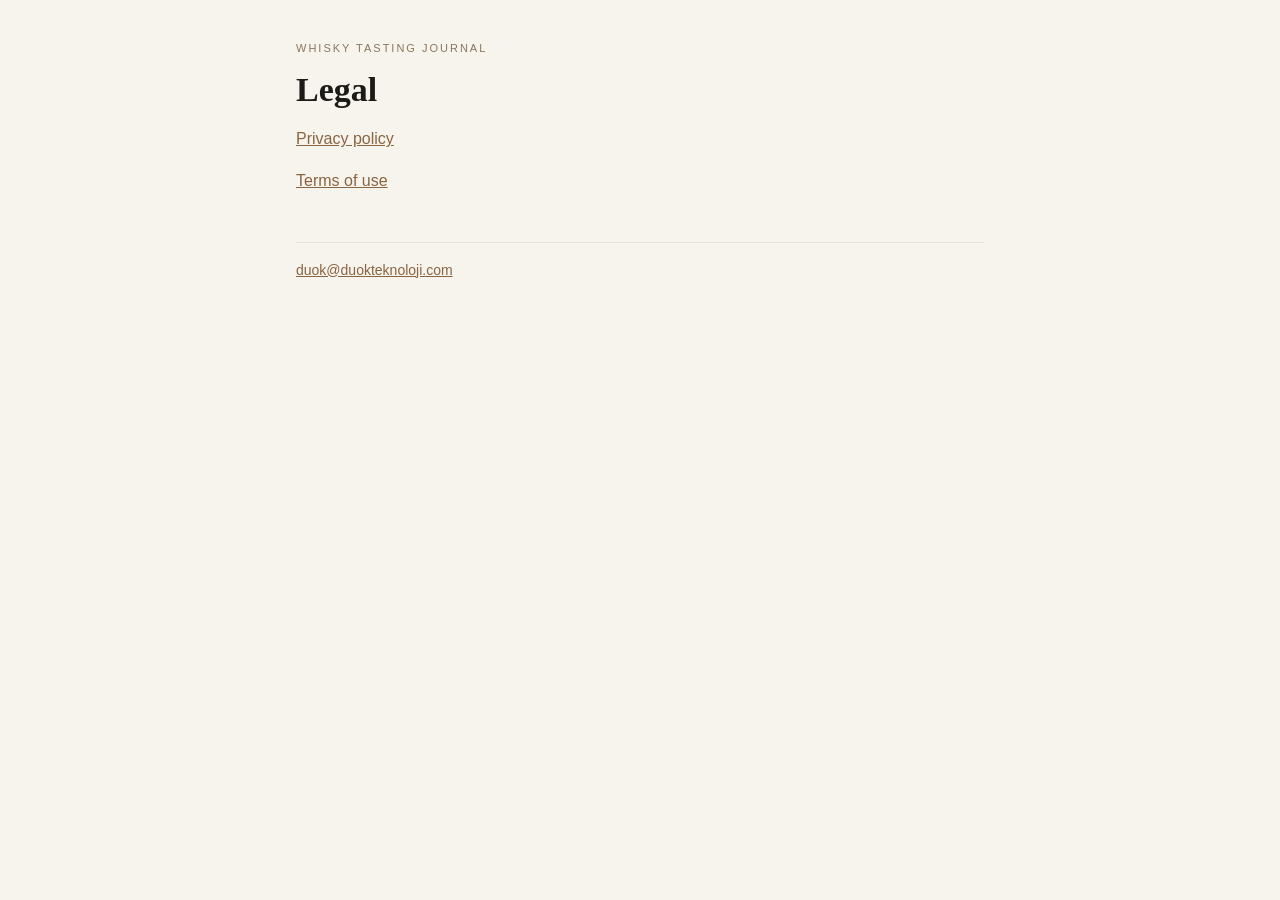
==== index.html @ 0a722b19 "Privacy policy and terms of use" ====
<!doctype html>
<html lang="en"><head><meta charset="utf-8"><meta name="viewport" content="width=device-width, initial-scale=1"><title>Legal</title><link rel="stylesheet" href="style.css"></head>
<body><main><p class="eyebrow">WHISKY TASTING JOURNAL</p><h1>Legal</h1>
<p><a href="privacy/">Privacy policy</a></p><p><a href="terms/">Terms of use</a></p>
<p class="footer"><a href="mailto:duok@duokteknoloji.com">duok@duokteknoloji.com</a></p></main></body></html>
---- style.css ----
:root {
  --bg: #F7F4EE;
  --surface: #FFFFFF;
  --text: #1D1B18;
  --muted: #5F5951;
  --faint: #77716A;
  --border: #E8E2D9;
  --accent: #8A633F;
  --eyebrow: #8B755C;
}

@media (prefers-color-scheme: dark) {
  :root {
    --bg: #171512;
    --surface: #211E1A;
    --text: #F2EEE7;
    --muted: #C9C1B5;
    --faint: #A39A8D;
    --border: #3A352E;
    --accent: #D5A76A;
    --eyebrow: #BFA07C;
  }
}

* { box-sizing: border-box; }

body {
  margin: 0;
  background: var(--bg);
  color: var(--text);
  font: 16px/1.6 -apple-system, BlinkMacSystemFont, "Helvetica Neue", Arial, sans-serif;
}

main {
  max-width: 720px;
  margin: 0 auto;
  padding: 40px 16px 64px;
}

.eyebrow {
  font-size: 11px;
  letter-spacing: 2px;
  color: var(--eyebrow);
  margin: 0 0 12px;
}

h1, h2 {
  font-family: Georgia, "Times New Roman", serif;
  font-weight: 600;
}

h1 { font-size: 34px; line-height: 1.2; margin: 0 0 8px; }
h2 { font-size: 22px; margin: 36px 0 8px; }

.meta, .footer { color: var(--faint); font-size: 14px; }
.footer { margin-top: 48px; border-top: 1px solid var(--border); padding-top: 16px; }

p, li { color: var(--muted); }
strong { color: var(--text); }
a { color: var(--accent); }

table {
  width: 100%;
  border-collapse: collapse;
  background: var(--surface);
  border: 1px solid var(--border);
  border-radius: 12px;
  overflow: hidden;
  display: block;
  overflow-x: auto;
  margin: 12px 0;
}

th, td {
  text-align: left;
  vertical-align: top;
  padding: 10px 12px;
  border-bottom: 1px solid var(--border);
  font-size: 15px;
  color: var(--muted);
}

th { color: var(--text); font-weight: 600; }
tr:last-child td { border-bottom: none; }
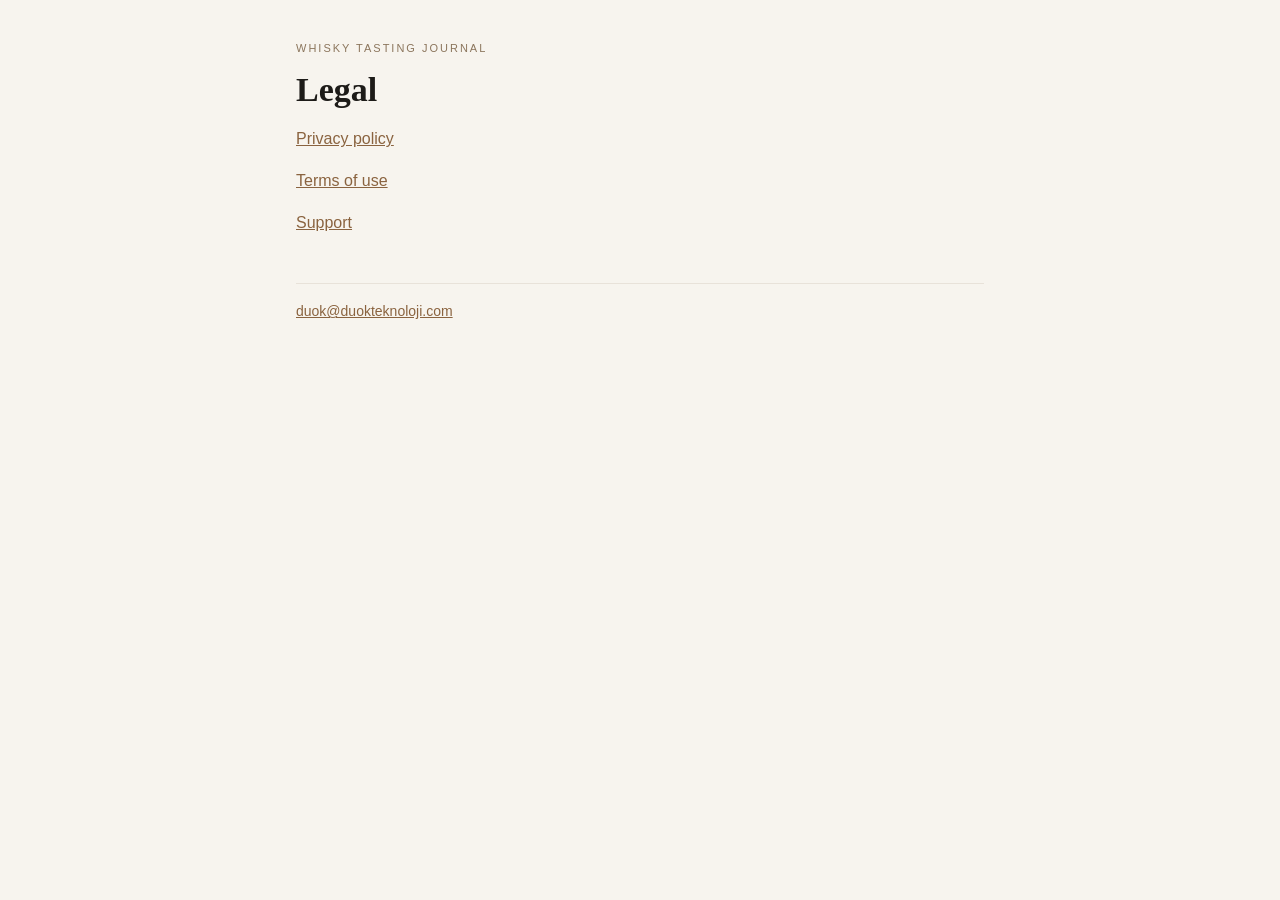
==== commit f69a7b19: "Add a support page" ====
--- a/index.html
+++ b/index.html
@@ -2,4 +2,5 @@
 <html lang="en"><head><meta charset="utf-8"><meta name="viewport" content="width=device-width, initial-scale=1"><title>Legal</title><link rel="stylesheet" href="style.css"></head>
 <body><main><p class="eyebrow">WHISKY TASTING JOURNAL</p><h1>Legal</h1>
 <p><a href="privacy/">Privacy policy</a></p><p><a href="terms/">Terms of use</a></p>
+<p><a href="support/">Support</a></p>
 <p class="footer"><a href="mailto:duok@duokteknoloji.com">duok@duokteknoloji.com</a></p></main></body></html>
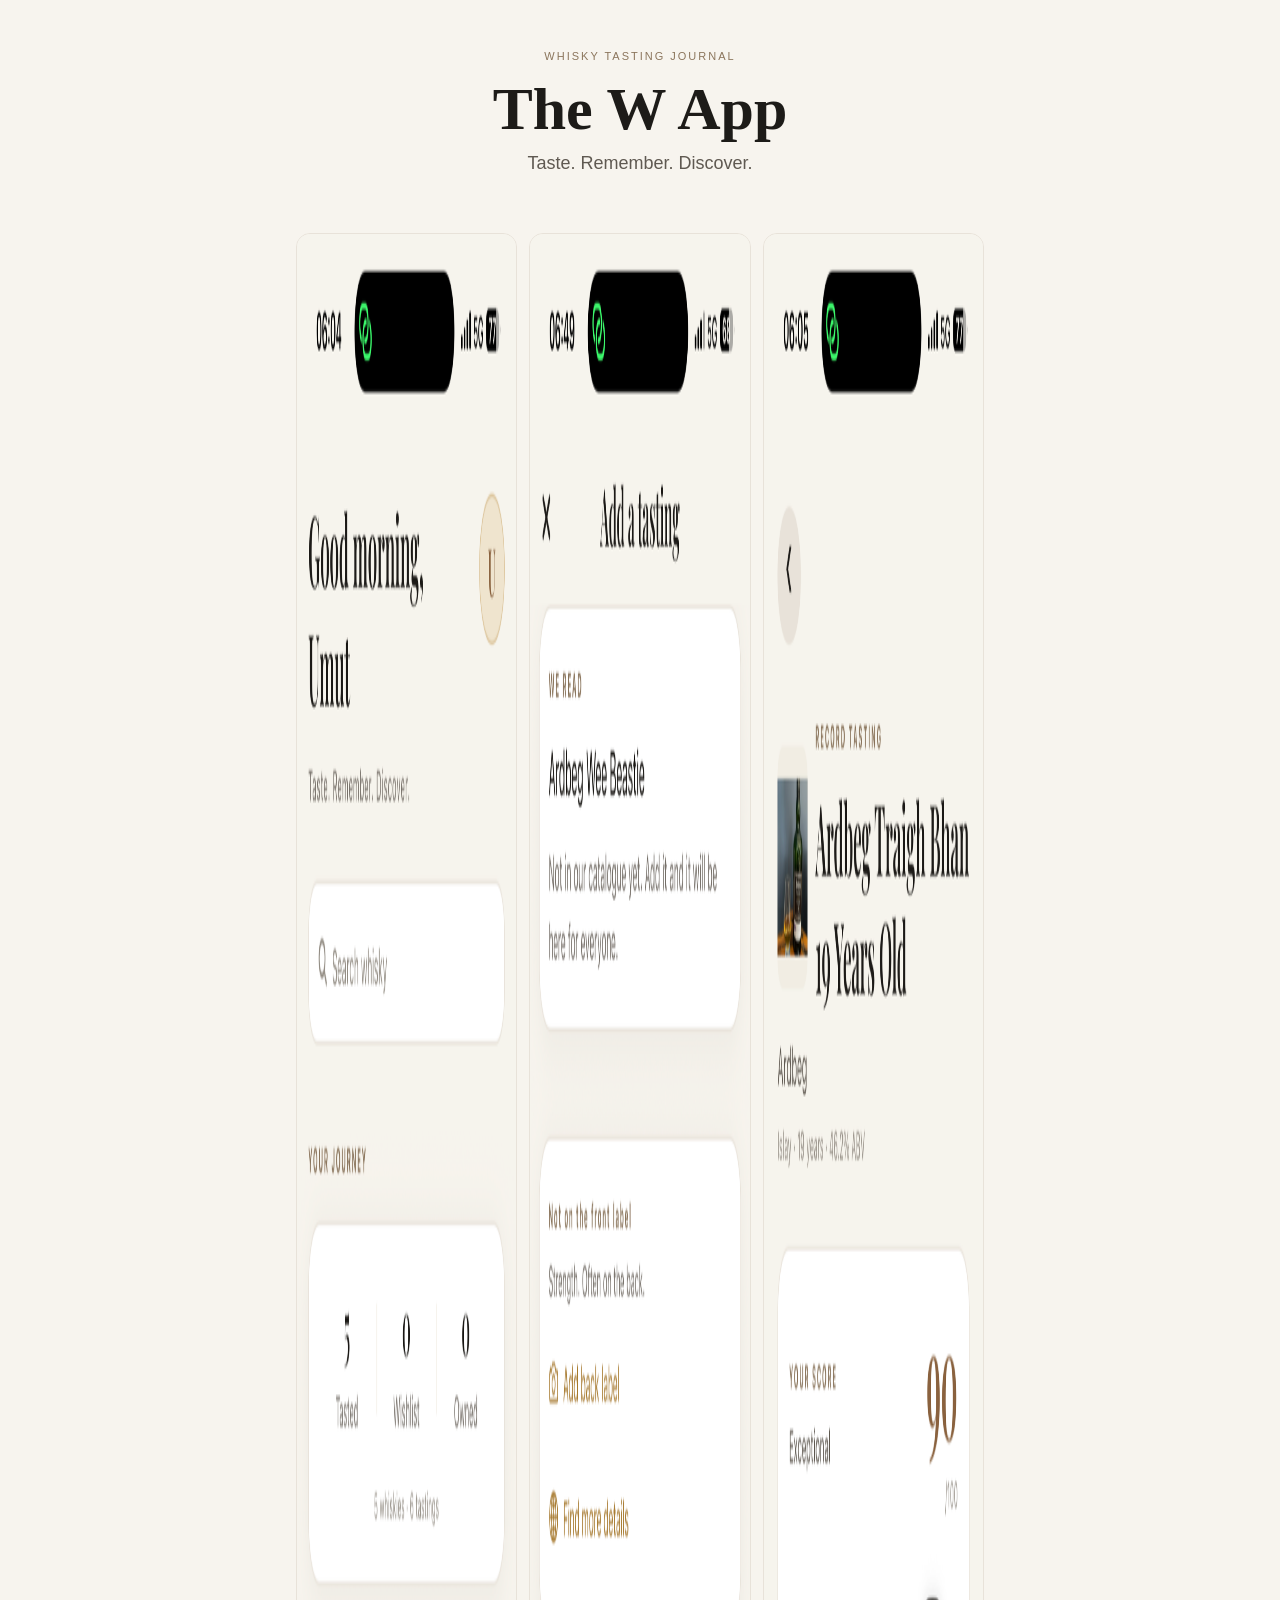
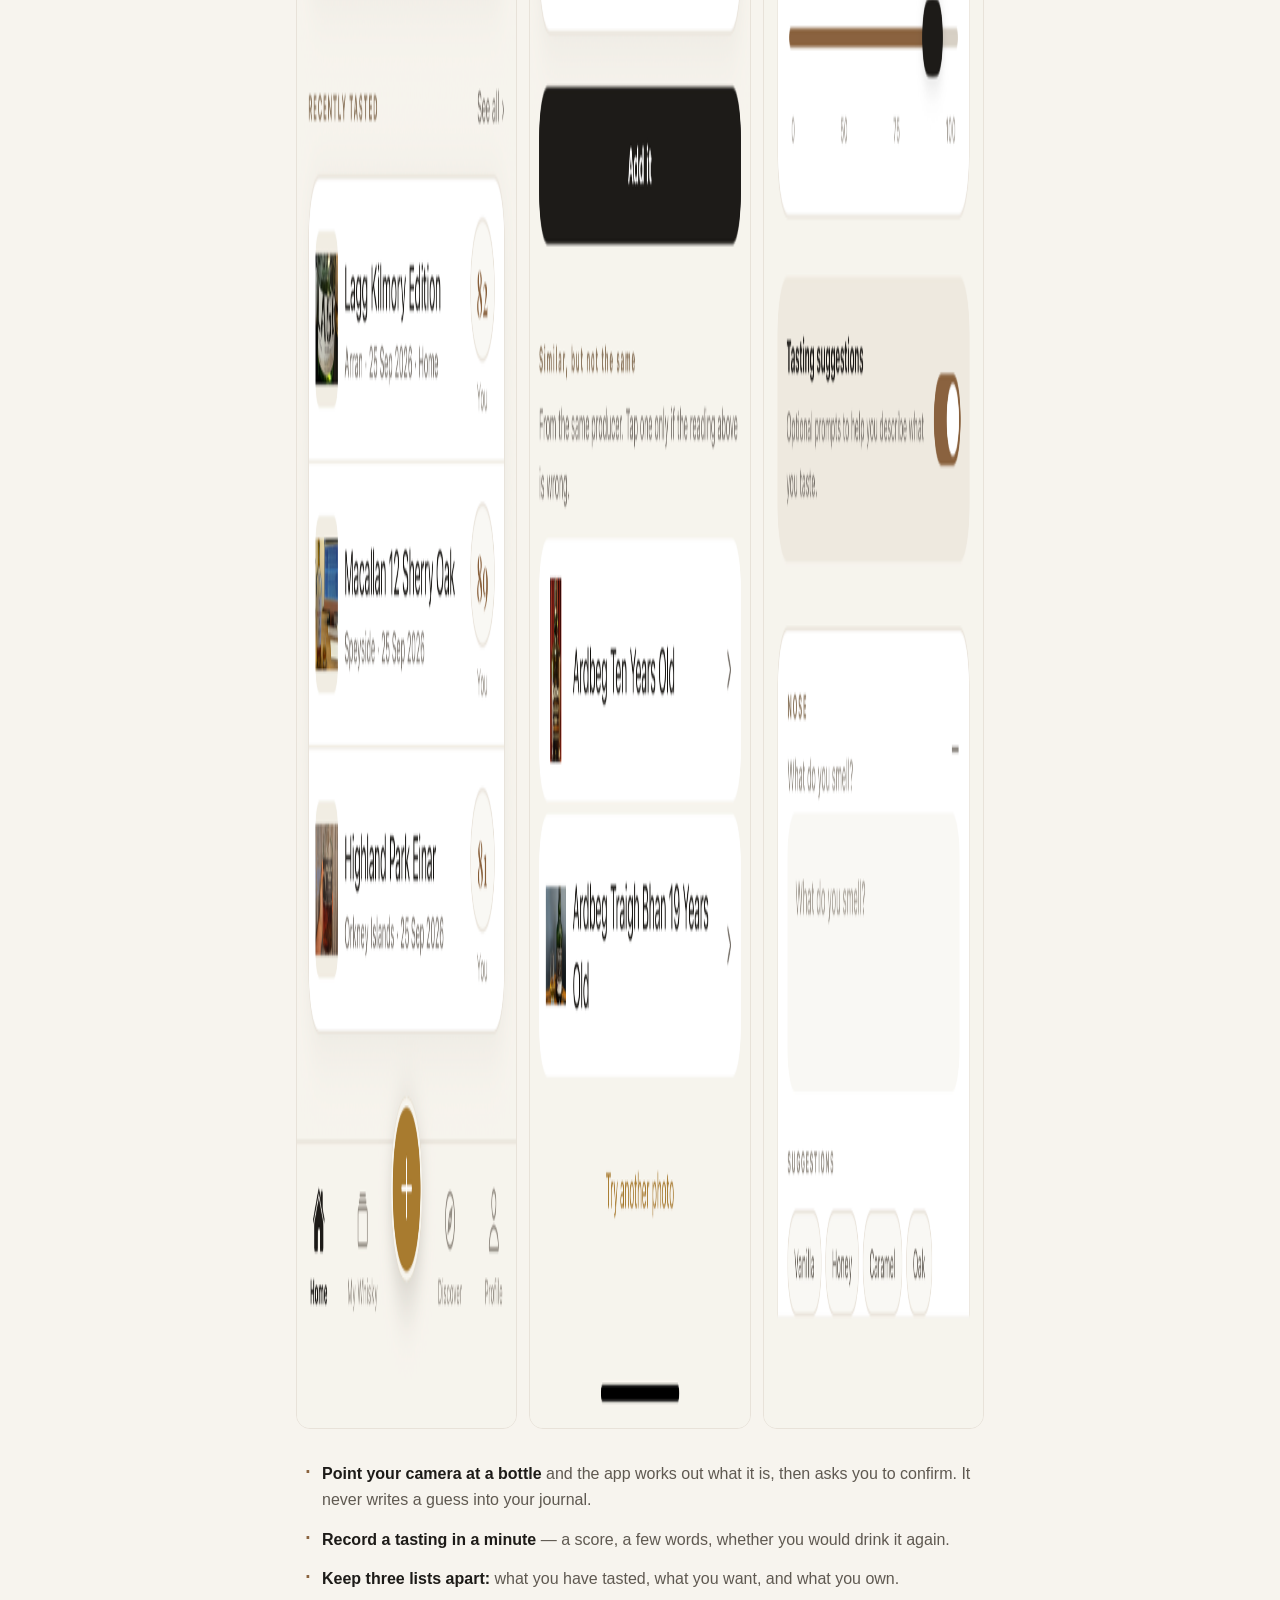
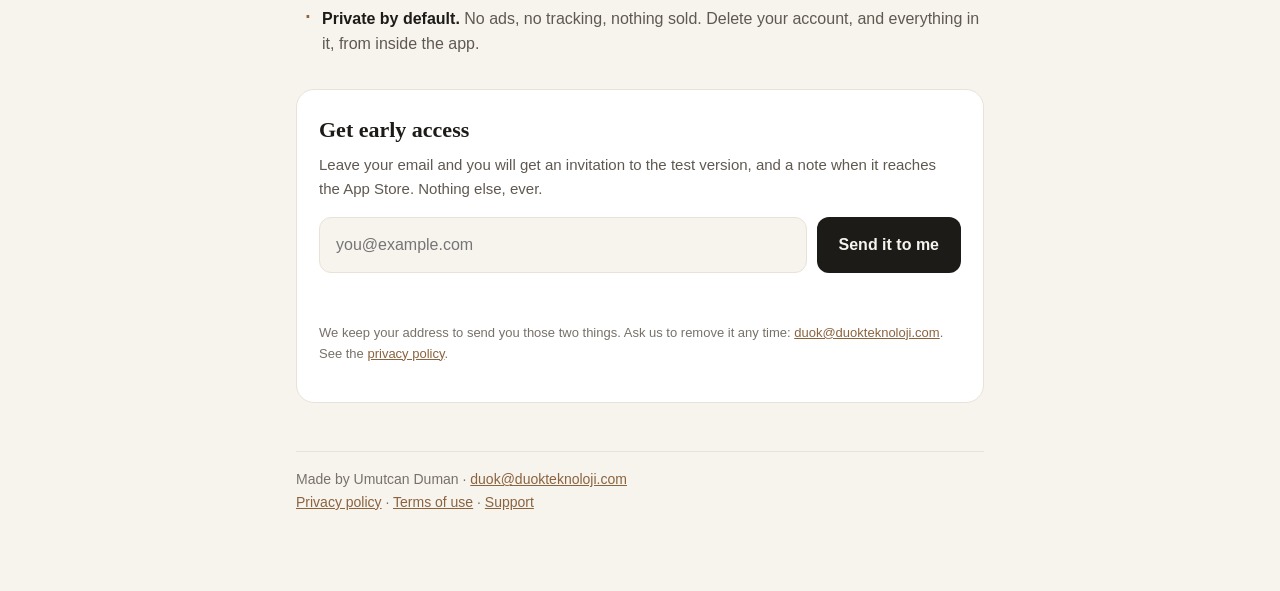
==== commit 47c27eb3: "A front page for the app, with early access sign-up" ====
--- a/index.html
+++ b/index.html
@@ -1,6 +1,125 @@
 <!doctype html>
-<html lang="en"><head><meta charset="utf-8"><meta name="viewport" content="width=device-width, initial-scale=1"><title>Legal</title><link rel="stylesheet" href="style.css"></head>
-<body><main><p class="eyebrow">WHISKY TASTING JOURNAL</p><h1>Legal</h1>
-<p><a href="privacy/">Privacy policy</a></p><p><a href="terms/">Terms of use</a></p>
-<p><a href="support/">Support</a></p>
-<p class="footer"><a href="mailto:duok@duokteknoloji.com">duok@duokteknoloji.com</a></p></main></body></html>
+<html lang="en">
+<head>
+<meta charset="utf-8">
+<meta name="viewport" content="width=device-width, initial-scale=1">
+<title>The W App — a whisky tasting journal</title>
+<meta name="description" content="Scan a bottle and the app works out what it is. Score it, note what you tasted, and keep every dram you have tried in one place.">
+<meta property="og:title" content="The W App">
+<meta property="og:description" content="A whisky tasting journal. Scan a bottle, record what you thought, remember every dram.">
+<link rel="stylesheet" href="style.css">
+<style>
+  .hero { text-align: center; padding-block: 8px 24px; }
+  .hero h1 { font-size: clamp(38px, 11vw, 60px); margin: 0 0 8px; line-height: 1.05; }
+  .tagline { color: var(--muted); font-size: 18px; margin: 0 auto; max-width: 30ch; }
+  .shots { display: grid; grid-template-columns: repeat(3, 1fr); gap: 12px; margin: 32px 0; }
+  .shots img { width: 100%; border-radius: 14px; border: 1px solid var(--border); background: var(--surface); display: block; }
+  @media (max-width: 560px) { .shots { gap: 8px; } }
+  .points { display: grid; gap: 14px; margin: 0 0 32px; padding: 0; list-style: none; }
+  .points li { padding-left: 26px; position: relative; color: var(--muted); }
+  .points li::before { content: "·"; position: absolute; left: 8px; color: var(--accent); font-size: 28px; line-height: 18px; }
+  .points b { color: var(--text); font-weight: 600; }
+  form { background: var(--surface); border: 1px solid var(--border); border-radius: 18px; padding: 22px; }
+  form h2 { margin: 0 0 6px; font-size: 22px; }
+  form p { margin: 0 0 16px; font-size: 15px; }
+  .row { display: flex; gap: 10px; flex-wrap: wrap; }
+  input[type=email] { flex: 1 1 220px; min-width: 0; font: inherit; font-size: 16px; padding: 14px 16px; border-radius: 12px; border: 1px solid var(--border); background: var(--bg); color: var(--text); }
+  button { font: inherit; font-size: 16px; font-weight: 600; padding: 14px 22px; border-radius: 12px; border: 0; background: var(--text); color: var(--bg); cursor: pointer; }
+  button[disabled] { opacity: .6; cursor: default; }
+  .said { margin: 14px 0 0; font-size: 15px; min-height: 22px; }
+  .said.ok { color: var(--accent); font-weight: 600; }
+  .said.bad { color: #8A4B3B; }
+  .small { font-size: 13px; color: var(--faint); margin-top: 14px; }
+</style>
+</head>
+<body>
+<main>
+  <div class="hero">
+    <p class="eyebrow">WHISKY TASTING JOURNAL</p>
+    <h1>The W App</h1>
+    <p class="tagline">Taste. Remember. Discover.</p>
+  </div>
+
+  <div class="shots">
+    <img src="shots/1-home.png" alt="The home screen, showing recent tastings with their scores" width="1290" height="2796" loading="lazy">
+    <img src="shots/2-scan.png" alt="The app reading a bottle label from a photograph" width="1290" height="2796" loading="lazy">
+    <img src="shots/3-record.png" alt="Recording a tasting: a score, and notes on nose, palate and finish" width="1290" height="2796" loading="lazy">
+  </div>
+
+  <ul class="points">
+    <li><b>Point your camera at a bottle</b> and the app works out what it is, then asks you to confirm. It never writes a guess into your journal.</li>
+    <li><b>Record a tasting in a minute</b> — a score, a few words, whether you would drink it again.</li>
+    <li><b>Keep three lists apart:</b> what you have tasted, what you want, and what you own.</li>
+    <li><b>Private by default.</b> No ads, no tracking, nothing sold. Delete your account, and everything in it, from inside the app.</li>
+  </ul>
+
+  <form id="signup">
+    <h2>Get early access</h2>
+    <p>Leave your email and you will get an invitation to the test version, and a note when it reaches the App Store. Nothing else, ever.</p>
+    <div class="row">
+      <input id="email" type="email" name="email" placeholder="you@example.com" autocomplete="email" required inputmode="email" aria-label="Your email address">
+      <button id="go" type="submit">Send it to me</button>
+    </div>
+    <p class="said" id="said" role="status" aria-live="polite"></p>
+    <p class="small">We keep your address to send you those two things. Ask us to remove it any time: <a href="mailto:duok@duokteknoloji.com">duok@duokteknoloji.com</a>. See the <a href="privacy/">privacy policy</a>.</p>
+  </form>
+
+  <p class="footer">
+    Made by Umutcan Duman · <a href="mailto:duok@duokteknoloji.com">duok@duokteknoloji.com</a><br>
+    <a href="privacy/">Privacy policy</a> · <a href="terms/">Terms of use</a> · <a href="support/">Support</a>
+  </p>
+</main>
+
+<script>
+  /* Straight into our own database: anyone may add their address, nobody can
+     read the list back (row-level security). No third-party form, no
+     tracker. If it fails for any reason, the message offers email instead —
+     at a show, a dead form is worse than a long one. */
+  var URL_ = 'https://lvldusmdfdexarpwnnft.supabase.co/rest/v1/interest_signups';
+  var KEY = 'sb_publishable_jywFdfNdP5rfikRmlnPMsQ_dIP7vmdS';
+
+  var form = document.getElementById('signup');
+  var said = document.getElementById('said');
+  var go = document.getElementById('go');
+
+  form.addEventListener('submit', function (event) {
+    event.preventDefault();
+
+    var email = document.getElementById('email').value.trim();
+    if (!email) return;
+
+    go.disabled = true;
+    said.className = 'said';
+    said.textContent = 'Sending…';
+
+    fetch(URL_, {
+      method: 'POST',
+      headers: {
+        'apikey': KEY,
+        'Authorization': 'Bearer ' + KEY,
+        'Content-Type': 'application/json',
+        'Prefer': 'return=minimal'
+      },
+      body: JSON.stringify({ email: email, source: 'whisky-show' })
+    }).then(function (response) {
+      if (response.status === 409) {
+        said.className = 'said ok';
+        said.textContent = 'You are already on the list — see you soon.';
+        form.reset();
+        return;
+      }
+      if (!response.ok) throw new Error(response.status);
+      said.className = 'said ok';
+      said.textContent = 'Thank you. You will hear from us shortly.';
+      form.reset();
+    }).catch(function () {
+      said.className = 'said bad';
+      said.innerHTML = 'That did not go through. Please email ' +
+        '<a href="mailto:duok@duokteknoloji.com?subject=Early%20access">duok@duokteknoloji.com</a> and we will add you.';
+    }).then(function () {
+      go.disabled = false;
+    });
+  });
+</script>
+</body>
+</html>
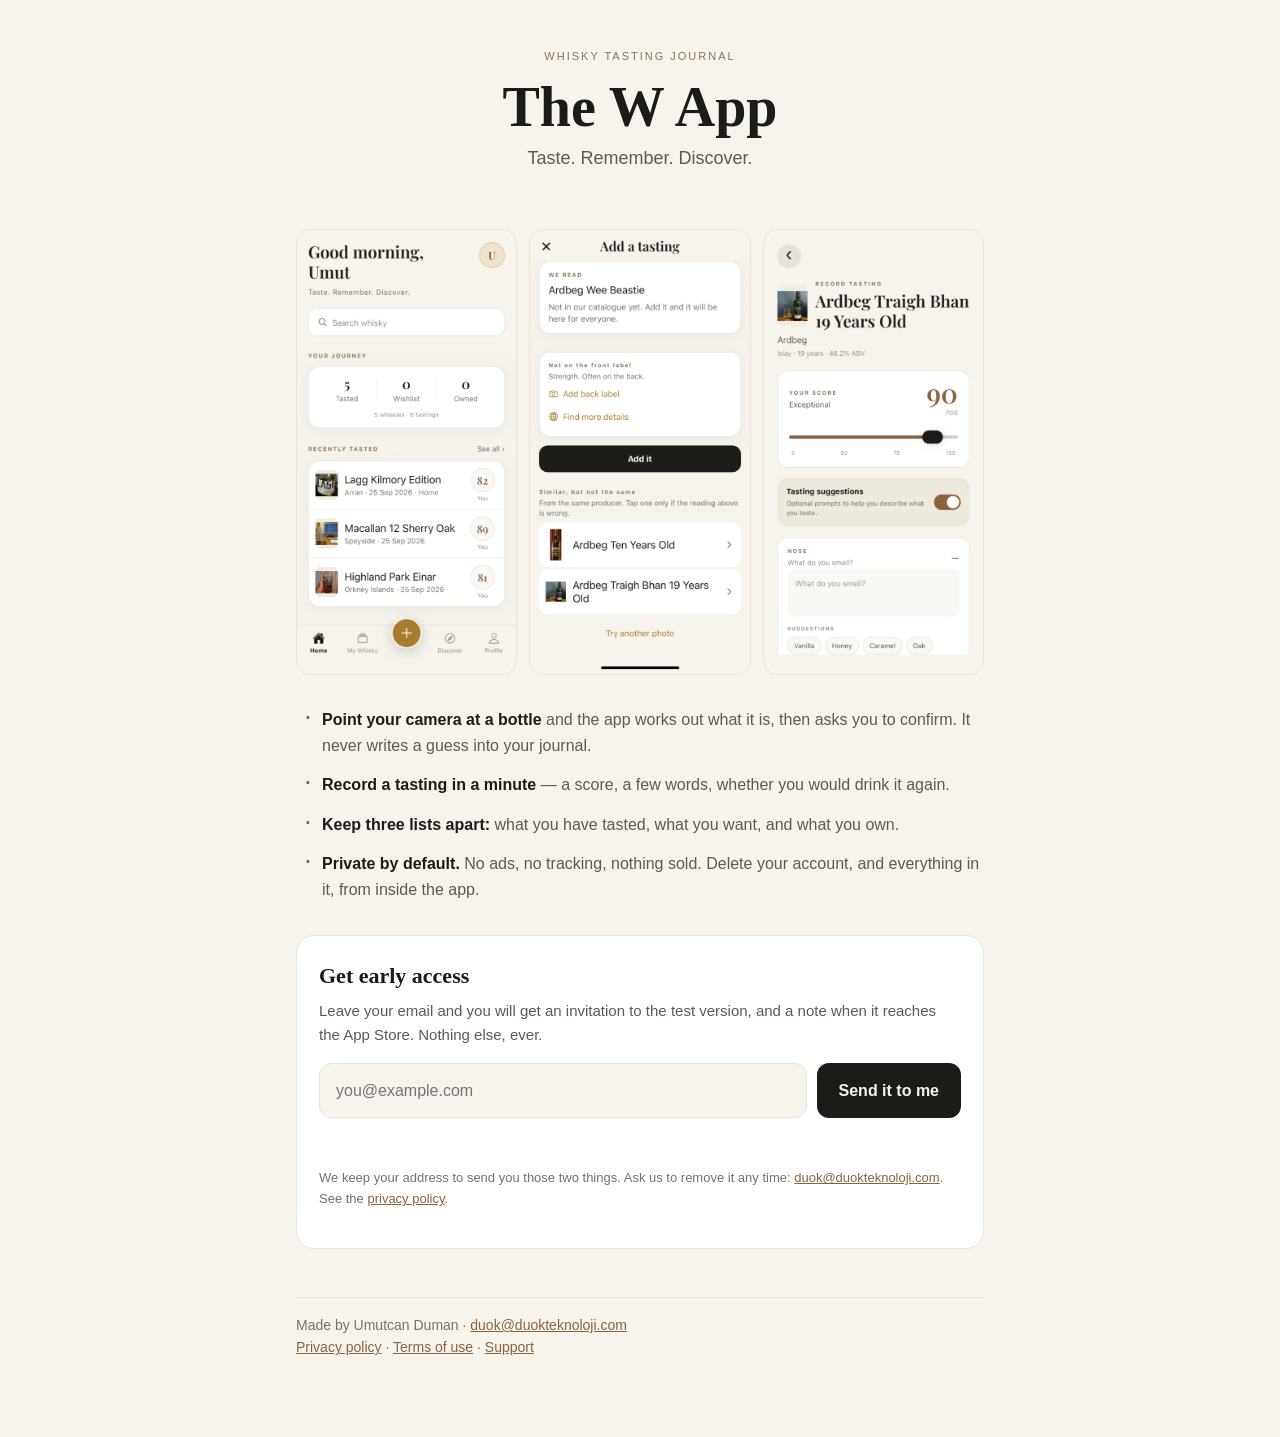
==== commit fa7e81f5: "Fix stretched screenshots on the front page, and crop the status bars" ====
--- a/index.html
+++ b/index.html
@@ -10,10 +10,13 @@
 <link rel="stylesheet" href="style.css">
 <style>
   .hero { text-align: center; padding-block: 8px 24px; }
-  .hero h1 { font-size: clamp(38px, 11vw, 60px); margin: 0 0 8px; line-height: 1.05; }
+  .hero h1 { font-size: clamp(34px, 9vw, 56px); margin: 0 0 8px; line-height: 1.05; overflow-wrap: break-word; }
   .tagline { color: var(--muted); font-size: 18px; margin: 0 auto; max-width: 30ch; }
   .shots { display: grid; grid-template-columns: repeat(3, 1fr); gap: 12px; margin: 32px 0; }
-  .shots img { width: 100%; border-radius: 14px; border: 1px solid var(--border); background: var(--surface); display: block; }
+  /* height:auto matters: without it the width/height attributes below are
+     taken as a fixed box and a 110px-wide column is stretched to 1093px
+     tall, which smears the screenshots into vertical streaks. */
+  .shots img { width: 100%; height: auto; border-radius: 14px; border: 1px solid var(--border); background: var(--surface); display: block; }
   @media (max-width: 560px) { .shots { gap: 8px; } }
   .points { display: grid; gap: 14px; margin: 0 0 32px; padding: 0; list-style: none; }
   .points li { padding-left: 26px; position: relative; color: var(--muted); }
@@ -41,9 +44,9 @@
   </div>
 
   <div class="shots">
-    <img src="shots/1-home.png" alt="The home screen, showing recent tastings with their scores" width="1290" height="2796" loading="lazy">
-    <img src="shots/2-scan.png" alt="The app reading a bottle label from a photograph" width="1290" height="2796" loading="lazy">
-    <img src="shots/3-record.png" alt="Recording a tasting: a score, and notes on nose, palate and finish" width="1290" height="2796" loading="lazy">
+    <img src="shots/1-home.png" alt="The home screen, showing recent tastings with their scores" width="540" height="1093" loading="lazy">
+    <img src="shots/2-scan.png" alt="The app reading a bottle label from a photograph" width="540" height="1093" loading="lazy">
+    <img src="shots/3-record.png" alt="Recording a tasting: a score, and notes on nose, palate and finish" width="540" height="1093" loading="lazy">
   </div>
 
   <ul class="points">
